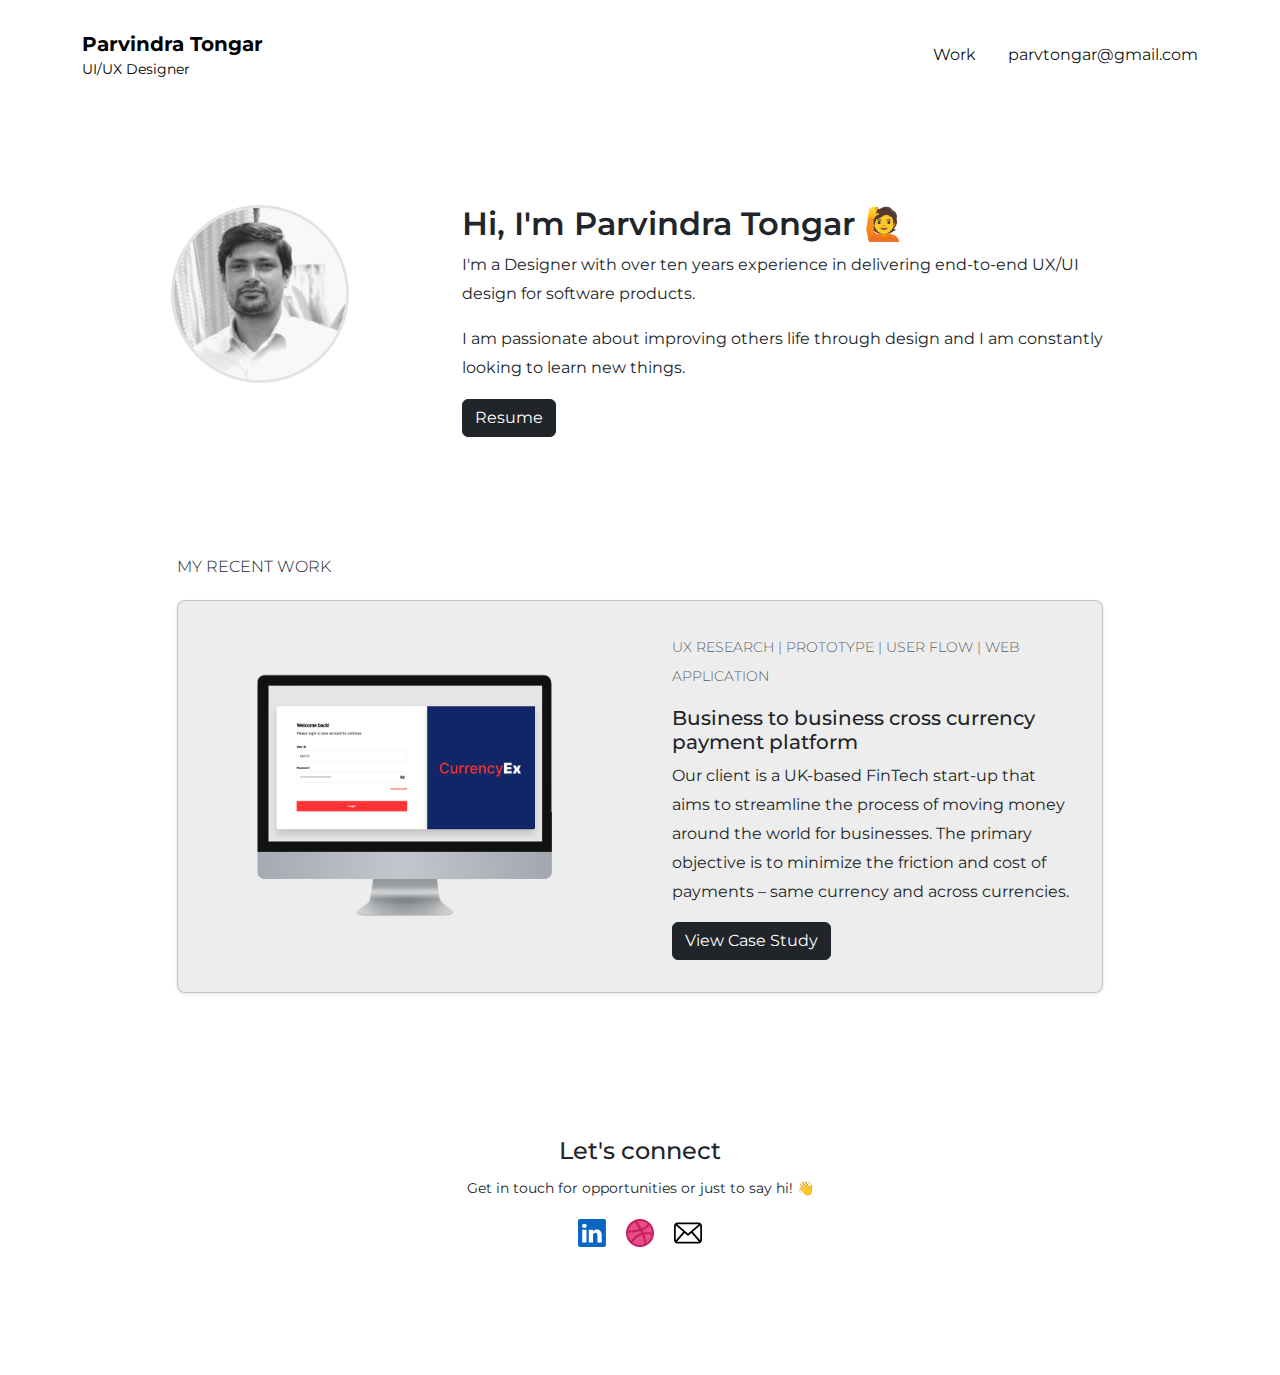
==== index.html @ 60d0385b "sokin changes" ====
<!doctype html>
<html lang="en">

<head>
  <!-- Required meta tags -->
  <meta charset="utf-8">
  <meta http-equiv="X-UA-Compatible" content="IE=edge">
  <meta name="viewport" content="width=device-width, initial-scale=1">

  <!-- Bootstrap CSS -->
  <link href="https://cdn.jsdelivr.net/npm/bootstrap@5.0.1/dist/css/bootstrap.min.css" rel="stylesheet">

  <!-- Custom CSS -->
  <link rel="stylesheet" type="text/css" href="assets/css/style.css">

  <title>Parvindra Tongar | UI/UX Designer</title>

  <!-- Favicon -->
  <link rel="icon" type="image/x-icon" href="favicon.ico">
  <!-- <link rel="apple-touch-icon" sizes="180x180" href="/apple-touch-icon.png">
  <link rel="icon" type="image/png" sizes="32x32" href="/favicon-32x32.png">
  <link rel="icon" type="image/png" sizes="16x16" href="/favicon-16x16.png">
  <link rel="manifest" href="/site.webmanifest">
  <link rel="mask-icon" href="/safari-pinned-tab.svg" color="#5bbad5">
  <meta name="msapplication-TileColor" content="#da532c">
  <meta name="theme-color" content="#ffffff"> -->
</head>

<body>

  <!-- Header Section -->
  <header>
    <nav class="navbar navbar-expand-lg navbar-light bg-transparent">
      <div class="container">
        <a class="navbar-brand" href="index.html">
          <div><strong>Parvindra Tongar</strong></div>
          <div style="font-size: 70%;">UI/UX Designer</div>
        </a>
        <button class="navbar-toggler" type="button" data-bs-toggle="collapse" data-bs-target="#navbarNav"
          aria-controls="navbarNav" aria-expanded="false" aria-label="Toggle navigation">
          <span class="navbar-toggler-icon"></span>
        </button>
        <div class="collapse navbar-collapse" id="navbarNav">
          <ul class="navbar-nav ms-auto">
            <li class="nav-item">
              <a class="nav-link" aria-current="page" href="#recentwork">Work</a>
            </li>
            <li class="nav-item">
              <a class="nav-link"
                href="mailto:parvtongar@gmail.com?subject=Mail from Parvindra Website">parvtongar@gmail.com</a>
            </li>
          </ul>
        </div>
      </div>
    </nav>
  </header>

  <!-- Bio Section -->
  <section class="bio-section">
    <div class="container">
      <div class="row">
        <div class="col-md-4">
          <div class="d-flex justify-content-center align-items-center">
            <img src="assets/img/parvindra_tongar-coloured.jpg" class="img-fluid w-50 my-img">
          </div>
        </div>
        <div class="col-md-7 d-flex align-items-center">
          <div>
            <h1>Hi, I'm Parvindra Tongar 🙋</h1>
            <p>I'm a Designer with over ten years experience in delivering end-to-end UX/UI design for software
              products.</p>
            <p>I am passionate about improving others life through design and I am constantly looking to learn new
              things.
            </p>
            <a class="btn btn-dark" href="assets/pdf/parvindra-CV-apr22.pdf" target="_blank">
              Resume</a>
          </div>
        </div>
      </div>
    </div>
  </section>

  <!-- Projects Section -->
  <section class="projects-section" id="recentwork">
    <div class="container">
      <div class="row">
        <div class="col-10 offset-1">
          <h6 class="text-300 my-4">MY RECENT WORK</h6>
        </div>
      </div>
      <div class="row">
        <div class="col-10 offset-1">

          <!-- project -->
          <div class="card card_one shadow-sm rounded-3 mb-5">
            <div class="row g-0">
              <div class="col-md-6 p-5 d-flex align-items-center">
                <img src="assets/img/currencyex-case_study.png" alt="Sokin" class="img-fluid">
              </div>
              <div class="col-md-6 p-3 d-flex align-items-center">
                <div class="card-body">
                  <p class="text-300 text-muted small">UX RESEARCH | PROTOTYPE | USER FLOW | WEB APPLICATION</p>
                  <h5 class="card-title">Business to business cross currency payment platform</h5>
                  <p>
                    Our client is a UK-based FinTech start-up that aims to streamline the process of moving money around
                    the world for businesses. The primary objective is to minimize the friction and cost of payments –
                    same currency and across currencies.
                  </p>
                  <a href="work/case-study-sokin.html" class="btn btn-dark">View Case Study</a>
                </div>
              </div>
            </div>
          </div>

          <!-- project -->
          <div class="card card_one shadow-sm rounded-3 mb-5 d-none">
            <div class="row g-0">
              <div class="col-md-6 p-5 d-flex align-items-center">
                <img src="assets/img/selected-work-movetek.png" alt="Movtek" class="img-fluid">
              </div>
              <div class="col-md-6 p-3 d-flex align-items-center">
                <div class="card-body">
                  <p class="text-300 text-muted small">UX | RESEARCH | MOBILE APP | ADMIN | WEBSITE</p>
                  <h5 class="card-title">Movtek</h5>
                  <p>
                    The Movtek is an application for getting the price of air and sea freight and
                    create the booking. This application provides the solution in multiple currencies.
                  </p>
                  <a href="work/case-study-movtek.html" class="btn btn-dark">View Case Study</a>
                </div>
              </div>
            </div>
          </div>

          <!-- project -->
          <div class="card card_three shadow-sm rounded-3 mb-5 d-none">
            <div class="row g-0">
              <div class="col-md-6 p-5 d-flex align-items-center">
                <img src="assets/img/selected-work-crocs.png" alt="Crocs" class="img-fluid">
              </div>
              <div class="col-md-6 p-3 d-flex align-items-center">
                <div class="card-body">
                  <p class="text-300 text-muted small">UX | RESEARCH | MOBILE APP | ADMIN</p>
                  <h5 class="card-title">iManage (by Crocs)</h5>
                  <!-- <p class="card-text">Crocs is a mobile application designed to help surveyors to survey crocs stores
                    as per crocs norms.
                  </p> -->
                  <p>
                    iManage is a survey app for Crocs to track and record their stores' performance with the help of an
                    Mobile App with ease and mobility.
                  </p>
                  <p>
                    iManage Web App is one stop to manage Crocs Stores, users, partner stores, track performances,
                    download reports and take decision based on historical survey data.
                  </p>
                  <!-- <p>
                    This App is designed to help surveyors to check stores as per crocs norms. If any point is not up to
                    date as per crocs norms then surveyor can raise complaint for that particular area of the store.
                    Once complaint resolved by store manager, surveyor can close them in the app.</p> -->
                  <a href="work/case-study-crocs.html" class="btn btn-dark">View Case Study</a>
                </div>
              </div>
            </div>
          </div>

          <!-- project -->
          <div class="card card_two shadow-sm rounded-3 mb-5 d-none">
            <div class="row g-0">
              <div class="col-md-6 p-5 d-flex align-items-center">
                <img src="assets/img/selected-work-myweb.png" alt="MyWebs" class="img-fluid">
              </div>
              <div class="col-md-6 p-3 d-flex align-items-center">
                <div class="card-body">
                  <p class="text-300 text-muted small">UX | RESEARCH | MOBILE APP</p>
                  <h5 class="card-title">Myweb</h5>
                  <p class="card-text">My web timeline mobile app helps people to save many types of multimedia files at
                    the same time.</p>
                  <p class="card-text">

                    It can save single snippet or in groups as well. It has Ideastream functionality. If we start
                    Ideastream, all media files created at that period of time will save in an Ideastream (group). For
                    example I am in a meeting so I can take Photos, Videos, Voice Msgs, Text Notes etc in a single
                    Ideastream with the custom title.</p>
                  <a href="work/case-study-myweb.html" class="btn btn-dark">View Case Study</a>
                </div>
              </div>
            </div>
          </div>

          <!-- project -->
          <div class="card card_one shadow-sm rounded-3 mb-5 d-none">
            <div class="row g-0">
              <div class="col-md-6 p-5 d-flex align-items-center">
                <img src="assets/img/selected-work-hm.png" alt="hiremilitary" class="img-fluid">
              </div>
              <div class="col-md-6 p-3 d-flex align-items-center">
                <div class="card-body">
                  <p class="text-300 text-muted small">UX | RESEARCH | WEB DESIGN</p>
                  <h5 class="card-title">Hire Military</h5>
                  <p class="card-text">Many service members transition from active duty every year in USA and are
                    looking for new employment opportunities.</p>
                  <!-- <button class="btn btn-dark">View Case Study</button> -->
                </div>
              </div>
            </div>
          </div>

        </div>
      </div>

    </div>
  </section>

  <!-- Footer Section -->
  <footer>
    <div class="container">
      <div class="row">
        <div class="col text-center">
          <h4>Let's connect</h4>
          <p class="small">Get in touch for opportunities or just to say hi! 👋</p>
          <div>
            <a href="https://www.linkedin.com/in/parvtongar/" target="_blank" class="me-3 social_links"><img
                src="assets/img/social_linkedin.svg" class="icon-footer" alt="LinkedIn" title="LinkedIn"></a>
            <a href="https://dribbble.com/parvindra-tongar" target="_blank" class="me-3 social_links"><img
                src="assets/img/social_dribbble.svg" class="icon-footer" alt="Dribbble" title="Dribbble"></a>
            <a href="mailto:parvtongar@gmail.com?subject=Mail from Parvindra Website" class="social_links"><img
                src="assets/img/social_envalop.svg" class="icon-footer" alt="E-Mail" title="E-Mail"></a>
          </div>

        </div>
      </div>
    </div>
  </footer>

  <!-- Bootstrap Bundle with Popper -->
  <script src="https://cdn.jsdelivr.net/npm/bootstrap@5.0.1/dist/js/bootstrap.bundle.min.js"
    integrity="sha384-gtEjrD/SeCtmISkJkNUaaKMoLD0//ElJ19smozuHV6z3Iehds+3Ulb9Bn9Plx0x4"
    crossorigin="anonymous"></script>
</body>

</html>
---- assets/css/style.css ----
@import url('https://fonts.googleapis.com/css2?family=Montserrat:wght@300;400;500&display=swap');

body {
	font-family: 'Montserrat', sans-serif;
}

.h1, h1 {
    font-size: 2rem;
	font-weight: 600;
}

.text-300 {
    font-weight: 300;
}

/* HEADER SECTION */
header {
	padding-top: 1rem;
	padding-bottom: 1rem;
}
nav.navbar ul.navbar-nav li {
	margin-left: 2rem;
}
nav.navbar ul.navbar-nav li a {
	position: relative;
	padding: 0 !important;
}
.navbar-light .navbar-nav .nav-link {
    color: rgba(0,0,0,.95);
}
.navbar-light .navbar-nav .nav-link:hover {
    color: rgba(0,0,0,1);
}
nav.navbar ul.navbar-nav li a::after {
    content: '';
    position: absolute;
    bottom: 0;
    left: 0;
    height: 8px;
    width: 25%;
    background-color: #fcf113;
    visibility: hidden;
    opacity: 0;
    -webkit-transition: all .3s;
    transition: all .3s;
}
nav.navbar ul.navbar-nav li a:hover::after {
    width: 100%;
    background-color: #fcf113;
    color: #fcf113;
    visibility: visible;
    opacity: 1;
    margin-bottom: 0;
    z-index: -1;
}

/* BIO SECTION */
.bio-section {
	margin-top: 6rem;
	margin-bottom: 6rem;
}
.my-img {
	border-radius: 50%;
	border: solid 3px #fcf113;
	filter: grayscale(100%);
}
.my-img:hover {
	filter: grayscale(0%);
}

/* LATEST PROJECTS */
.card_one {
	background-image: linear-gradient(to right, #ededed, #ededed);
}
.card_two {
	background-image: linear-gradient(to right, #ffdf95, #ffe993);
}
.card_three {
	background-image: linear-gradient(to right, #73d6bb, #a0e8d1);
}

/* FOOTER SECTION */
footer {
	margin-top: 6rem;
	margin-bottom: 8rem;
}

.icon-footer {
	width: 1.75rem;
}

.social_links img {
	transform: scale(1);
	-webkit-transform: scale(1);
	transition: transform 450ms ease, -webkit-transform 450ms ease;
}
.social_links:hover img {
	transform: scale(1.1);
	-webkit-transform: scale(1.1);
}

/* Banner Section */
section.banner-section-crocs {
	background-image: linear-gradient(to right, #ff3333, #ff3333);
	padding-top: 3rem;
	/* padding-bottom: 1px; */
}
section.banner-section-orange {
	background-image: linear-gradient(to bottom, #F2500A, #FF9311);
	padding-top: 3rem;
	padding-bottom: 1px;
}

/* section {
	padding: 3.5rem 0;
} */

.light-green-bg {
  background-color: #eafffa;
	padding: 3.5rem 0;
}

.light-orange-bg {
  background-color: #FFEED9;
	padding: 3.5rem 0;
}

.white-bg {
    background-color: #ffffff;
	padding: 3.5rem 0;
}

p {
	line-height: 1.8rem;
}
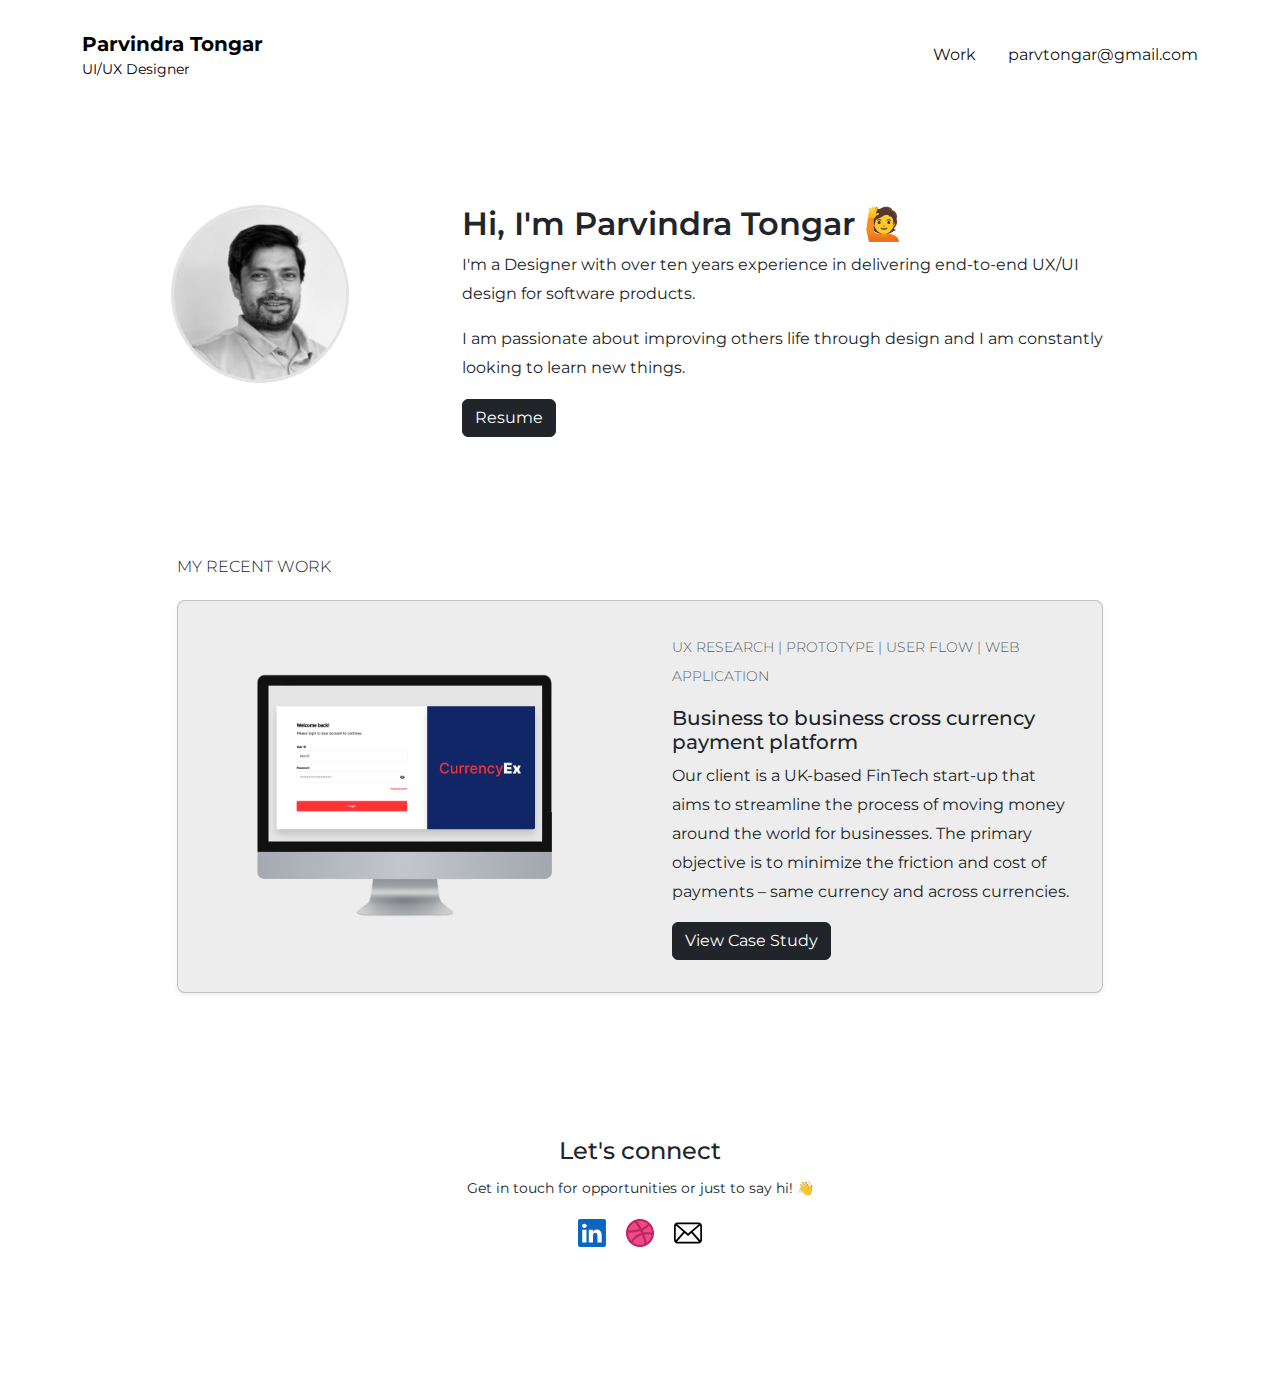
==== commit 99085d24: "resume and photo update" ====
--- a/index.html
+++ b/index.html
@@ -72,7 +72,7 @@
             <p>I am passionate about improving others life through design and I am constantly looking to learn new
               things.
             </p>
-            <a class="btn btn-dark" href="assets/pdf/parvindra-CV-apr22.pdf" target="_blank">
+            <a class="btn btn-dark" href="assets/pdf/UX_Designer_10yrs_exp-Parvindra_Tongar.pdf" target="_blank">
               Resume</a>
           </div>
         </div>
@@ -219,7 +219,7 @@
           <h4>Let's connect</h4>
           <p class="small">Get in touch for opportunities or just to say hi! 👋</p>
           <div>
-            <a href="https://www.linkedin.com/in/parvtongar/" target="_blank" class="me-3 social_links"><img
+            <a href="https://www.linkedin.com/in/parvindra-tongar/" target="_blank" class="me-3 social_links"><img
                 src="assets/img/social_linkedin.svg" class="icon-footer" alt="LinkedIn" title="LinkedIn"></a>
             <a href="https://dribbble.com/parvindra-tongar" target="_blank" class="me-3 social_links"><img
                 src="assets/img/social_dribbble.svg" class="icon-footer" alt="Dribbble" title="Dribbble"></a>
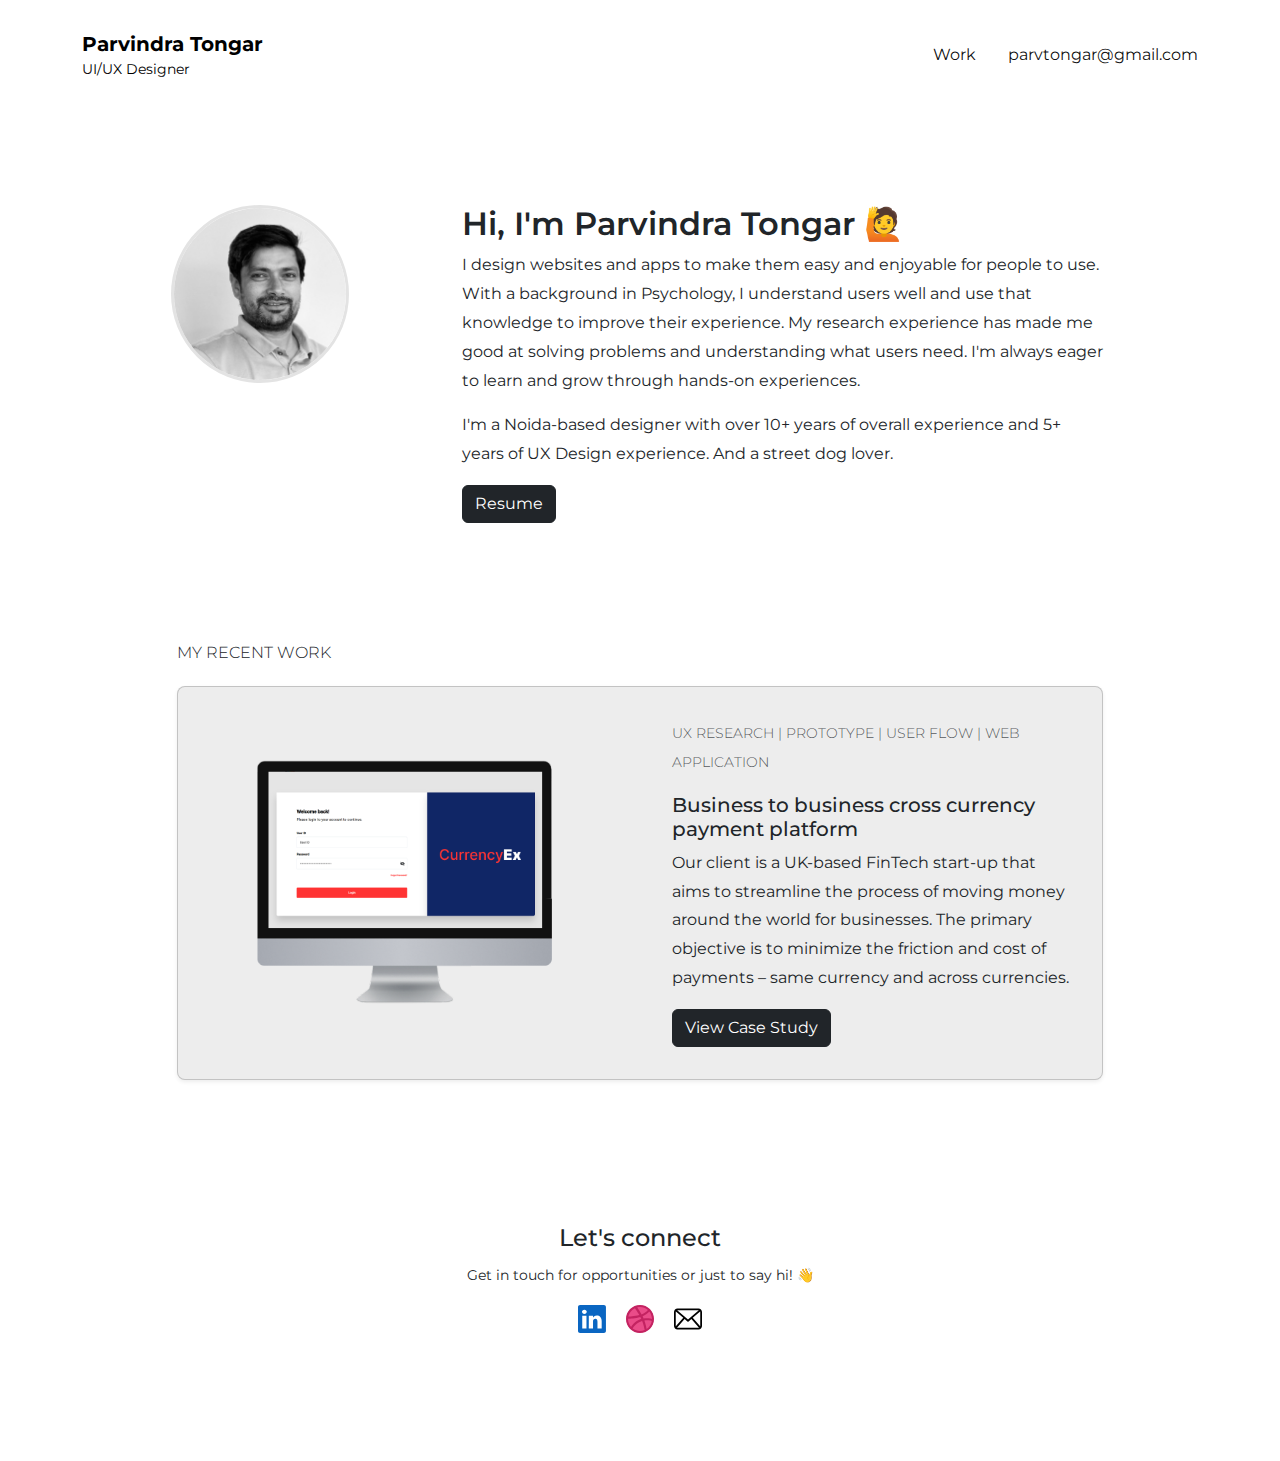
==== commit caec354e: "Resume 2024" ====
--- a/index.html
+++ b/index.html
@@ -67,12 +67,15 @@
         <div class="col-md-7 d-flex align-items-center">
           <div>
             <h1>Hi, I'm Parvindra Tongar 🙋</h1>
-            <p>I'm a Designer with over ten years experience in delivering end-to-end UX/UI design for software
-              products.</p>
-            <p>I am passionate about improving others life through design and I am constantly looking to learn new
-              things.
+
+            <p>I design websites and apps to make them easy and enjoyable for people to use. With a background in
+              Psychology, I understand users well and use that knowledge to improve their experience. My research
+              experience has made me good at solving problems and understanding what users need. I'm always eager to
+              learn and grow through hands-on experiences.
             </p>
-            <a class="btn btn-dark" href="assets/pdf/UX_Designer_10yrs_exp-Parvindra_Tongar.pdf" target="_blank">
+            <p>I'm a Noida-based designer with over 10+ years of overall experience and 5+ years of UX Design
+              experience. And a street dog lover.</p>
+            <a class="btn btn-dark" href="assets/pdf/Parvindra_UX_Designer_2024_10+yrs.pdf" target="_blank">
               Resume</a>
           </div>
         </div>
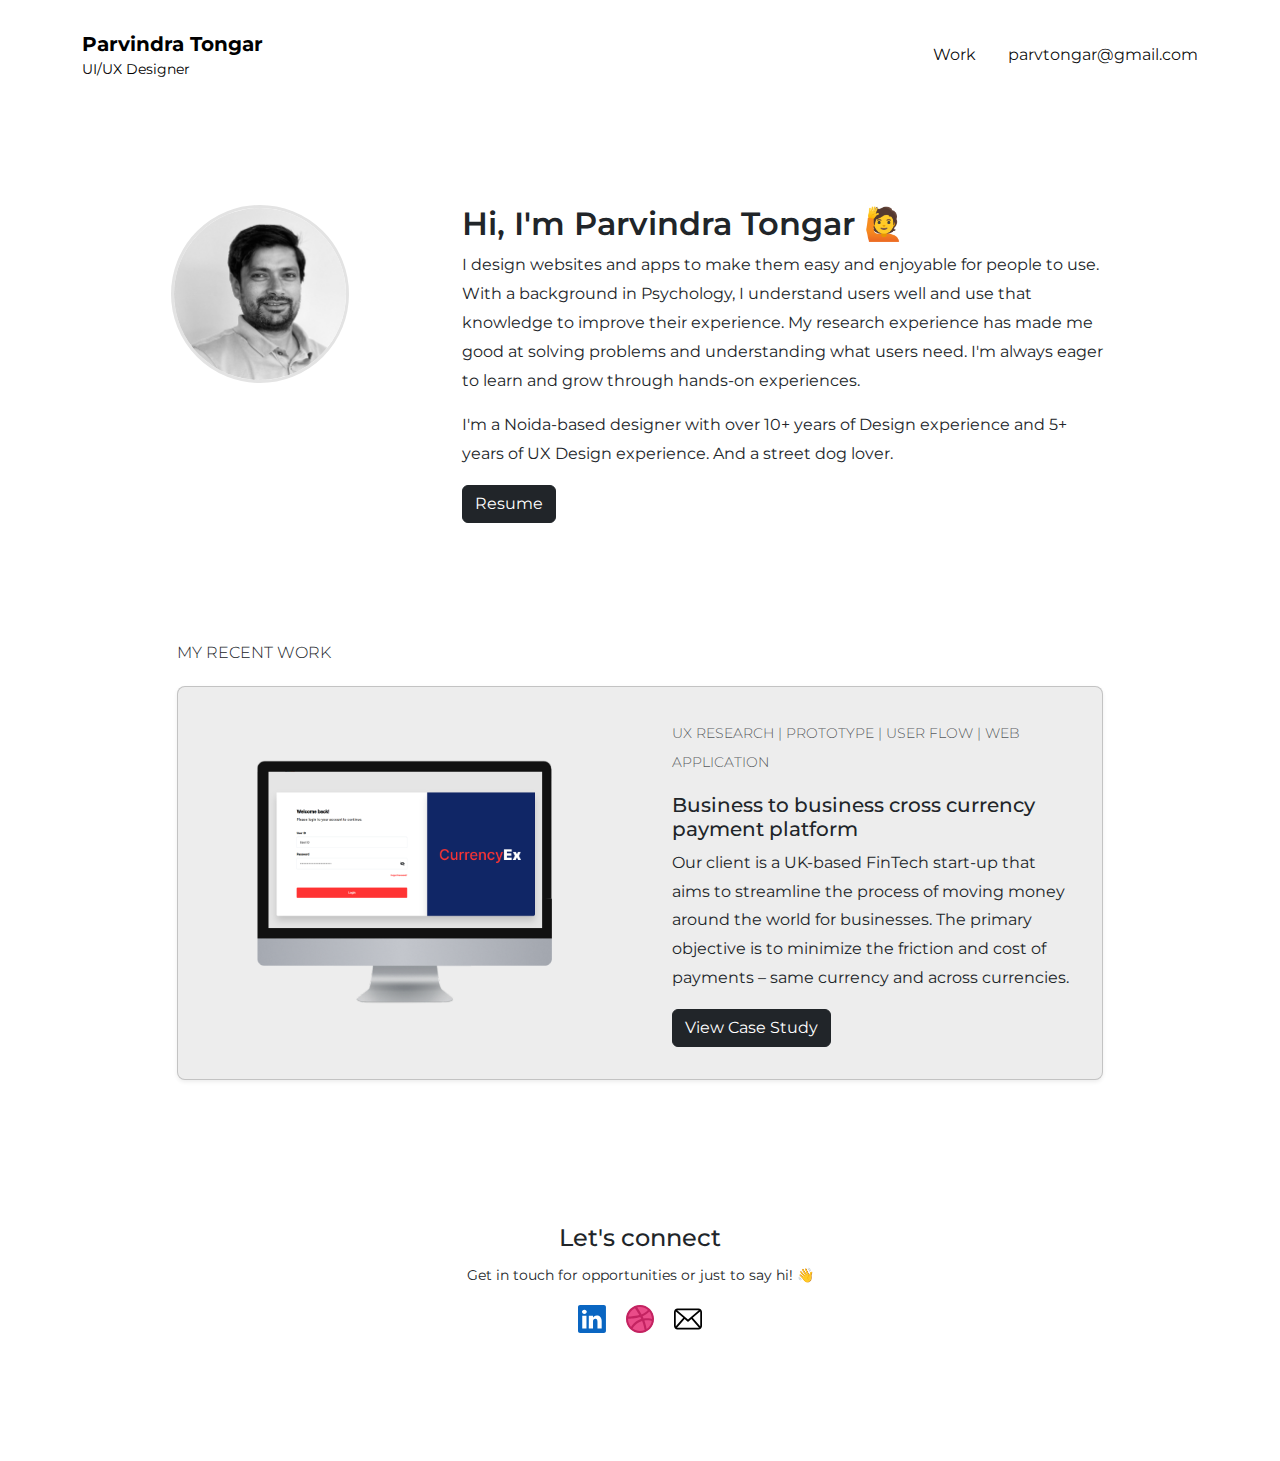
==== commit 2e1b9df2: "change" ====
--- a/index.html
+++ b/index.html
@@ -73,7 +73,7 @@
               experience has made me good at solving problems and understanding what users need. I'm always eager to
               learn and grow through hands-on experiences.
             </p>
-            <p>I'm a Noida-based designer with over 10+ years of overall experience and 5+ years of UX Design
+            <p>I'm a Noida-based designer with over 10+ years of Design experience and 5+ years of UX Design
               experience. And a street dog lover.</p>
             <a class="btn btn-dark" href="assets/pdf/Parvindra_UX_Designer_2024_10+yrs.pdf" target="_blank">
               Resume</a>
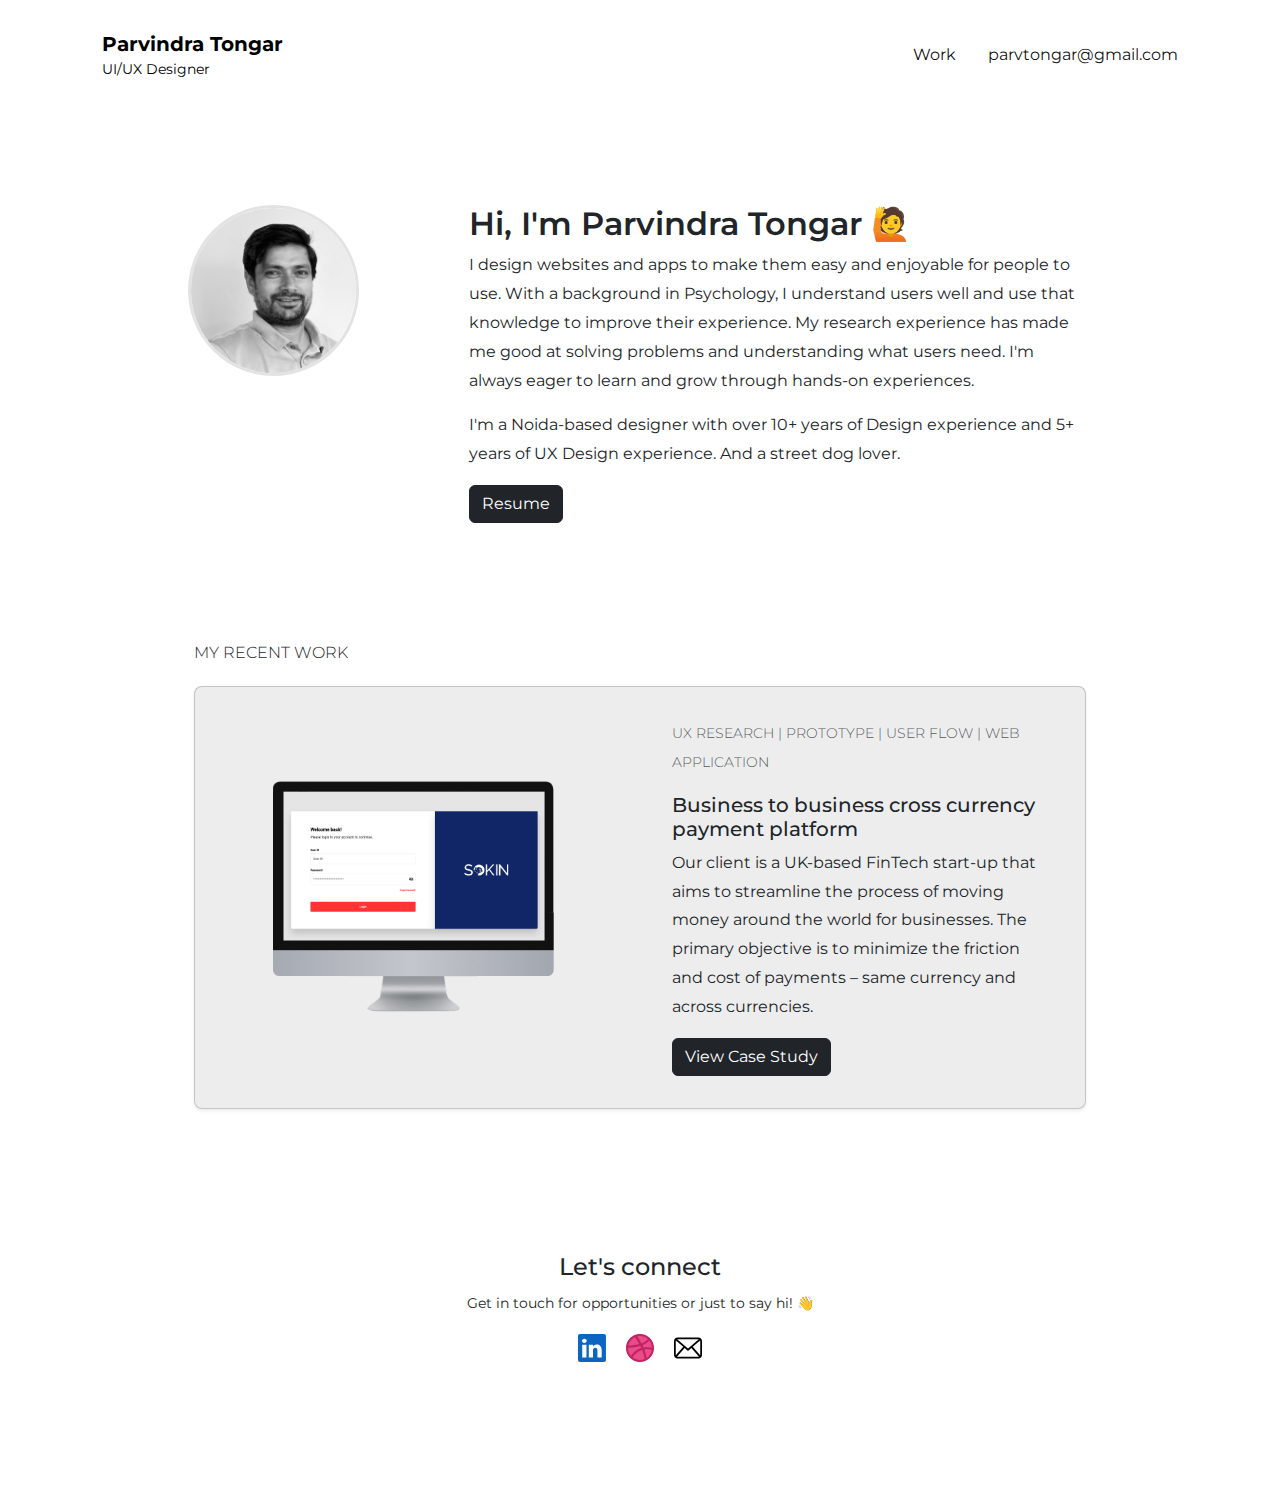
==== commit c39dbb96: "sokin case study update" ====
--- a/index.html
+++ b/index.html
@@ -98,7 +98,7 @@
           <div class="card card_one shadow-sm rounded-3 mb-5">
             <div class="row g-0">
               <div class="col-md-6 p-5 d-flex align-items-center">
-                <img src="assets/img/currencyex-case_study.png" alt="Sokin" class="img-fluid">
+                <img src="assets/img/fintech-case_study.png" alt="FinTech" class="img-fluid">
               </div>
               <div class="col-md-6 p-3 d-flex align-items-center">
                 <div class="card-body">
--- a/assets/css/style.css
+++ b/assets/css/style.css
@@ -2,6 +2,10 @@
 
 body {
 	font-family: 'Montserrat', sans-serif;
+}
+
+.container {
+	max-width: 1100px;
 }
 
 .h1, h1 {
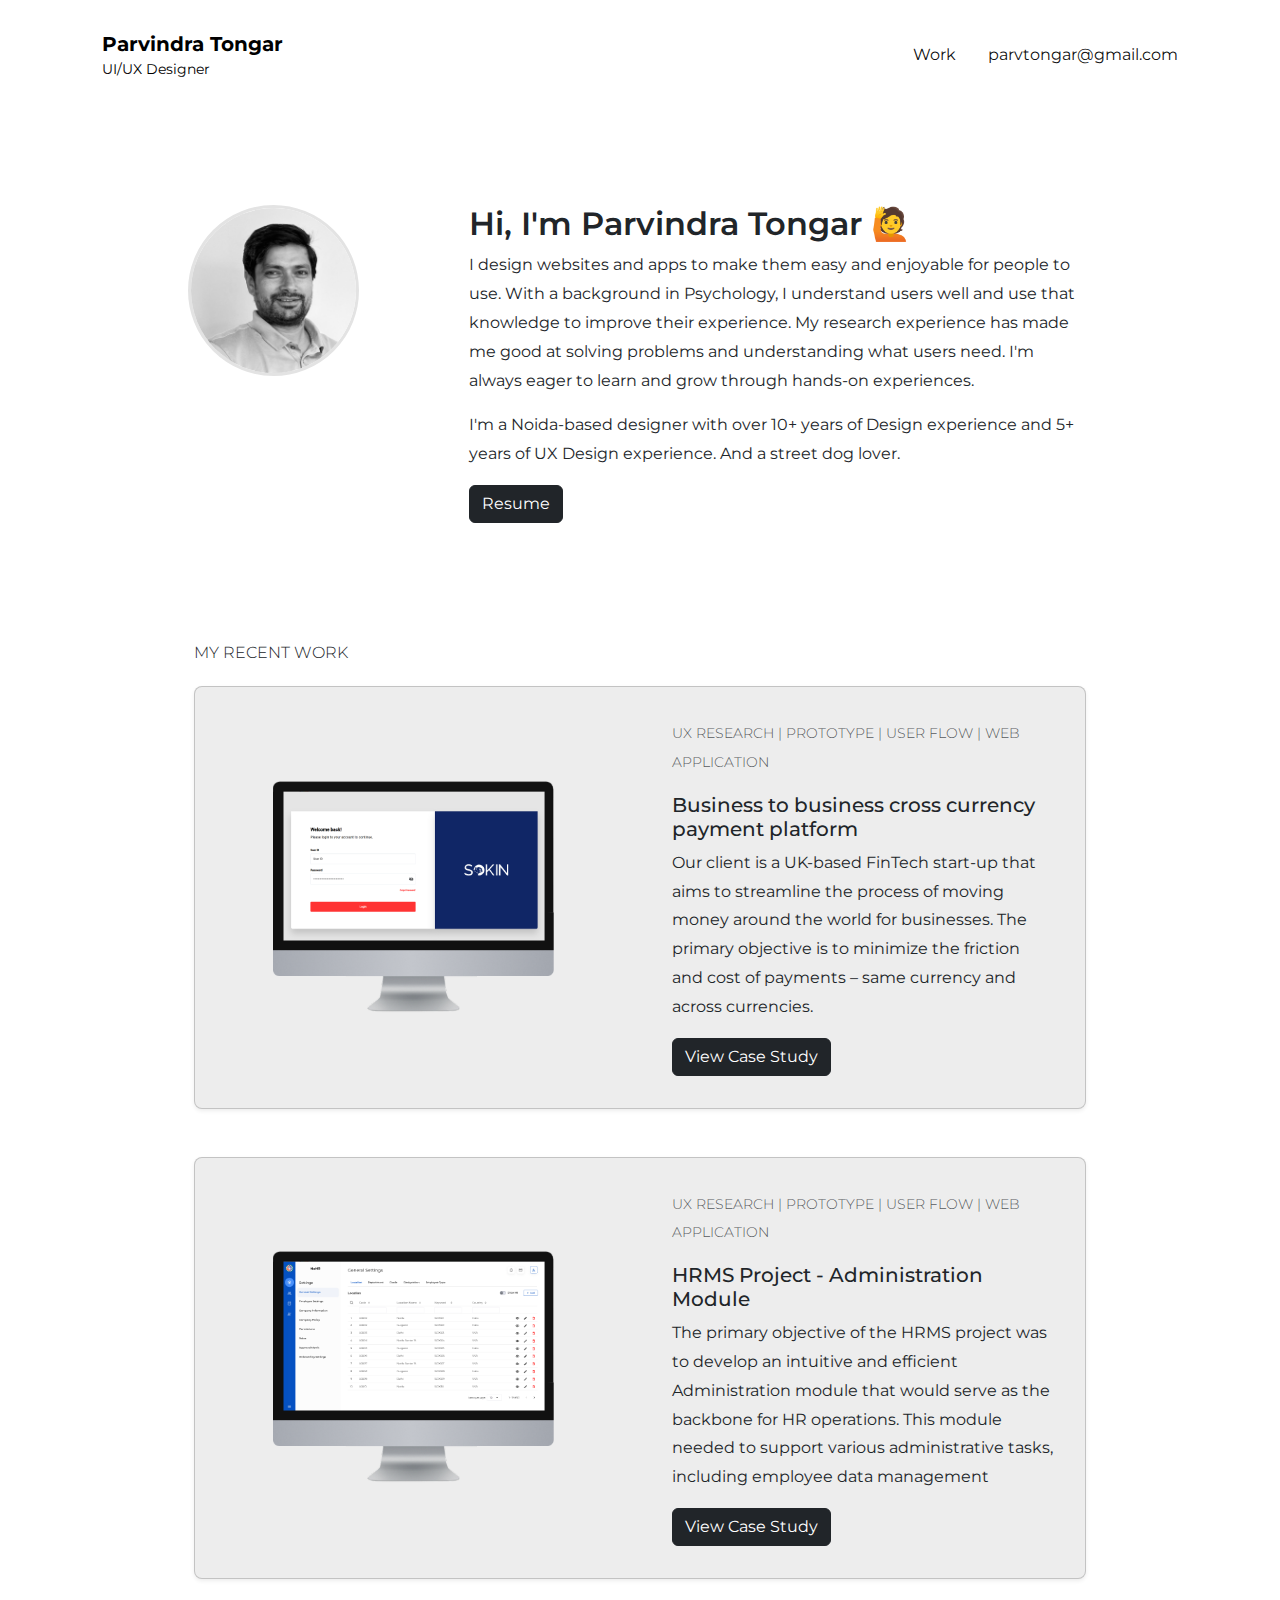
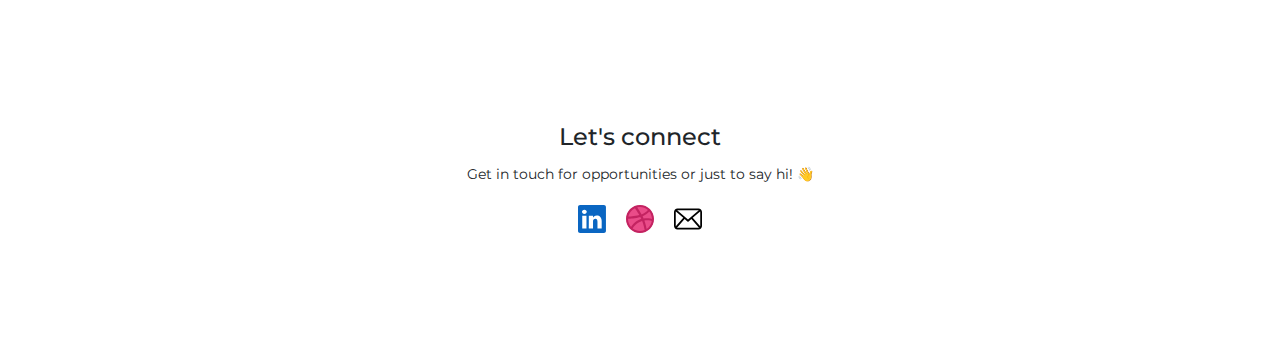
==== commit 1d26d611: "hrms project added" ====
--- a/index.html
+++ b/index.html
@@ -116,6 +116,27 @@
           </div>
 
           <!-- project -->
+          <div class="card card_one shadow-sm rounded-3 mb-5">
+            <div class="row g-0">
+              <div class="col-md-6 p-5 d-flex align-items-center">
+                <img src="assets/img/hrtech-case_study.png" alt="HRTech" class="img-fluid">
+              </div>
+              <div class="col-md-6 p-3 d-flex align-items-center">
+                <div class="card-body">
+                  <p class="text-300 text-muted small">UX RESEARCH | PROTOTYPE | USER FLOW | WEB APPLICATION</p>
+                  <h5 class="card-title">HRMS Project - Administration Module</h5>
+                  <p>
+                    The primary objective of the HRMS project was to develop an intuitive and efficient Administration
+                    module that would serve as the backbone for HR operations. This module needed to support various
+                    administrative tasks, including employee data management
+                  </p>
+                  <a href="work/case-study-hrms.html" class="btn btn-dark">View Case Study</a>
+                </div>
+              </div>
+            </div>
+          </div>
+
+          <!-- project -->
           <div class="card card_one shadow-sm rounded-3 mb-5 d-none">
             <div class="row g-0">
               <div class="col-md-6 p-5 d-flex align-items-center">
--- a/assets/css/style.css
+++ b/assets/css/style.css
@@ -109,6 +109,11 @@
 	padding-top: 3rem;
 	/* padding-bottom: 1px; */
 }
+section.banner-section-blue {
+	background-image: linear-gradient(to right, #0551C2, #0551C2);
+	padding-top: 3rem;
+	/* padding-bottom: 1px; */
+}
 section.banner-section-orange {
 	background-image: linear-gradient(to bottom, #F2500A, #FF9311);
 	padding-top: 3rem;
@@ -136,4 +141,8 @@
 
 p {
 	line-height: 1.8rem;
+}
+
+.rounded {
+	border-radius: 7px !important;
 }